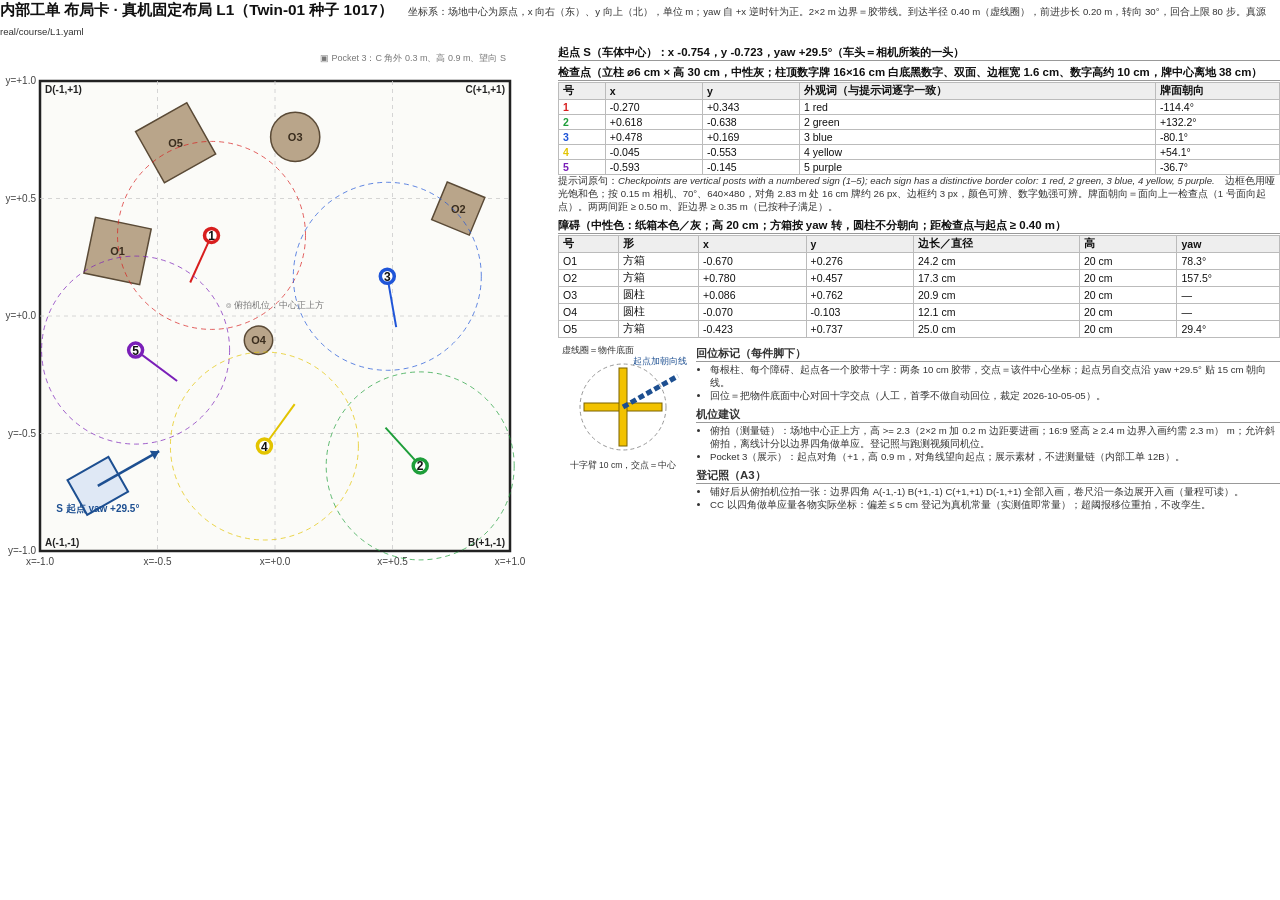
==== real/course/L1-card.html @ 96b6836b "proving-ground 公开快照（单提交，2026-10-20 PDT）：自原仓 physicalaipg/proving-ground-archive 清场提交 af52313cee6cba2" ====
<!doctype html><html lang="zh"><head><meta charset="utf-8"><title>内部工单 L1 布局卡</title>
<style>
@page { size: A4 landscape; margin: 7mm; }
body { font-family: "PingFang SC", "Hiragino Sans GB", "Helvetica Neue", Arial, sans-serif; font-size: 7.9pt; color: #111; margin: 0; }
h1 { font-size: 11.5pt; margin: 0 0 2px 0; }
h2 { font-size: 8.6pt; margin: 4px 0 1px 0; border-bottom: 1px solid #999; }
table { border-collapse: collapse; width: 100%; }
td, th { border: 1px solid #bbb; padding: 1px 4px; text-align: left; white-space: nowrap; }
th { background: #eee; }
.row { display: flex; gap: 8px; }
.left { flex: 0 0 auto; }
.right { flex: 1 1 auto; min-width: 0; }
.small { font-size: 7.2pt; color: #333; }
ul { margin: 2px 0 2px 14px; padding: 0; }
li { margin: 0; }
</style></head><body>
<h1>内部工单 布局卡 · 真机固定布局 L1（Twin-01 种子 1017）　<span class="small" style="font-weight:normal">坐标系：场地中心为原点，x 向右（东）、y 向上（北），单位 m；yaw 自 +x 逆时针为正。2×2 m 边界＝胶带线。到达半径 0.40 m（虚线圈），前进步长 0.20 m，转向 30°，回合上限 80 步。真源 real/course/L1.yaml</span></h1>
<div class="row">
<div class="left"><svg xmlns="http://www.w3.org/2000/svg" viewBox="0 0 550 550" width="550" height="550" font-family="Helvetica, Arial, sans-serif">
<rect x="40" y="40" width="470.0" height="470.0" fill="#fbfbf8" stroke="#222" stroke-width="2.5"/>
<line x1="157.5" y1="40" x2="157.5" y2="510.0" stroke="#ccc" stroke-width="0.8" stroke-dasharray="4 4"/>
<line x1="40" y1="392.5" x2="510.0" y2="392.5" stroke="#ccc" stroke-width="0.8" stroke-dasharray="4 4"/>
<line x1="275.0" y1="40" x2="275.0" y2="510.0" stroke="#ccc" stroke-width="0.8" stroke-dasharray="4 4"/>
<line x1="40" y1="275.0" x2="510.0" y2="275.0" stroke="#ccc" stroke-width="0.8" stroke-dasharray="4 4"/>
<line x1="392.5" y1="40" x2="392.5" y2="510.0" stroke="#ccc" stroke-width="0.8" stroke-dasharray="4 4"/>
<line x1="40" y1="157.5" x2="510.0" y2="157.5" stroke="#ccc" stroke-width="0.8" stroke-dasharray="4 4"/>
<text x="40.0" y="524.0" font-size="10" text-anchor="middle" fill="#444">x=-1.0</text>
<text x="36" y="513.0" font-size="10" text-anchor="end" fill="#444">y=-1.0</text>
<text x="157.5" y="524.0" font-size="10" text-anchor="middle" fill="#444">x=-0.5</text>
<text x="36" y="395.5" font-size="10" text-anchor="end" fill="#444">y=-0.5</text>
<text x="275.0" y="524.0" font-size="10" text-anchor="middle" fill="#444">x=+0.0</text>
<text x="36" y="278.0" font-size="10" text-anchor="end" fill="#444">y=+0.0</text>
<text x="392.5" y="524.0" font-size="10" text-anchor="middle" fill="#444">x=+0.5</text>
<text x="36" y="160.5" font-size="10" text-anchor="end" fill="#444">y=+0.5</text>
<text x="510.0" y="524.0" font-size="10" text-anchor="middle" fill="#444">x=+1.0</text>
<text x="36" y="43.0" font-size="10" text-anchor="end" fill="#444">y=+1.0</text>
<text x="45.0" y="505.0" font-size="10" font-weight="bold" text-anchor="start" fill="#222">A(-1,-1)</text>
<text x="505.0" y="505.0" font-size="10" font-weight="bold" text-anchor="end" fill="#222">B(+1,-1)</text>
<text x="505.0" y="52.0" font-size="10" font-weight="bold" text-anchor="end" fill="#222">C(+1,+1)</text>
<text x="45.0" y="52.0" font-size="10" font-weight="bold" text-anchor="start" fill="#222">D(-1,+1)</text>
<rect x="89.1" y="181.7" width="56.9" height="56.9" fill="#b9a58a" stroke="#5a4a36" stroke-width="1.5" transform="rotate(-78.3 117.5 210.1)"/>
<text x="117.5" y="214.1" font-size="11" font-weight="bold" text-anchor="middle" fill="#3a2d1e">O1</text>
<rect x="438.0" y="147.3" width="40.7" height="40.7" fill="#b9a58a" stroke="#5a4a36" stroke-width="1.5" transform="rotate(-157.5 458.3 167.6)"/>
<text x="458.3" y="171.6" font-size="11" font-weight="bold" text-anchor="middle" fill="#3a2d1e">O2</text>
<circle cx="295.2" cy="95.9" r="24.6" fill="#b9a58a" stroke="#5a4a36" stroke-width="1.5"/>
<text x="295.2" y="99.9" font-size="11" font-weight="bold" text-anchor="middle" fill="#3a2d1e">O3</text>
<circle cx="258.5" cy="299.2" r="14.2" fill="#b9a58a" stroke="#5a4a36" stroke-width="1.5"/>
<text x="258.5" y="303.2" font-size="11" font-weight="bold" text-anchor="middle" fill="#3a2d1e">O4</text>
<rect x="146.2" y="72.4" width="58.8" height="58.8" fill="#b9a58a" stroke="#5a4a36" stroke-width="1.5" transform="rotate(-29.4 175.6 101.8)"/>
<text x="175.6" y="105.8" font-size="11" font-weight="bold" text-anchor="middle" fill="#3a2d1e">O5</text>
<circle cx="211.5" cy="194.4" r="94.0" fill="none" stroke="#d81e1e" stroke-width="1" stroke-dasharray="5 4" opacity="0.7"/>
<line x1="211.5" y1="194.4" x2="190.2" y2="241.5" stroke="#d81e1e" stroke-width="2"/>
<circle cx="211.5" cy="194.4" r="7.0" fill="#fff" stroke="#d81e1e" stroke-width="3.5"/>
<text x="211.5" y="198.9" font-size="12" font-weight="bold" text-anchor="middle" fill="#111">1</text>
<circle cx="420.2" cy="424.9" r="94.0" fill="none" stroke="#1e9e3a" stroke-width="1" stroke-dasharray="5 4" opacity="0.7"/>
<line x1="420.2" y1="424.9" x2="385.5" y2="386.6" stroke="#1e9e3a" stroke-width="2"/>
<circle cx="420.2" cy="424.9" r="7.0" fill="#fff" stroke="#1e9e3a" stroke-width="3.5"/>
<text x="420.2" y="429.4" font-size="12" font-weight="bold" text-anchor="middle" fill="#111">2</text>
<circle cx="387.3" cy="235.3" r="94.0" fill="none" stroke="#1f55d8" stroke-width="1" stroke-dasharray="5 4" opacity="0.7"/>
<line x1="387.3" y1="235.3" x2="396.2" y2="286.2" stroke="#1f55d8" stroke-width="2"/>
<circle cx="387.3" cy="235.3" r="7.0" fill="#fff" stroke="#1f55d8" stroke-width="3.5"/>
<text x="387.3" y="239.8" font-size="12" font-weight="bold" text-anchor="middle" fill="#111">3</text>
<circle cx="264.4" cy="405.0" r="94.0" fill="none" stroke="#e3c400" stroke-width="1" stroke-dasharray="5 4" opacity="0.7"/>
<line x1="264.4" y1="405.0" x2="294.7" y2="363.1" stroke="#e3c400" stroke-width="2"/>
<circle cx="264.4" cy="405.0" r="7.0" fill="#fff" stroke="#e3c400" stroke-width="3.5"/>
<text x="264.4" y="409.5" font-size="12" font-weight="bold" text-anchor="middle" fill="#111">4</text>
<circle cx="135.6" cy="309.1" r="94.0" fill="none" stroke="#7a1fb8" stroke-width="1" stroke-dasharray="5 4" opacity="0.7"/>
<line x1="135.6" y1="309.1" x2="177.1" y2="340.0" stroke="#7a1fb8" stroke-width="2"/>
<circle cx="135.6" cy="309.1" r="7.0" fill="#fff" stroke="#7a1fb8" stroke-width="3.5"/>
<text x="135.6" y="313.6" font-size="12" font-weight="bold" text-anchor="middle" fill="#111">5</text>
<g transform="translate(97.8 444.9) rotate(-29.5)"><rect x="-23.5" y="-20.0" width="47.0" height="40.0" fill="#dfe8f5" stroke="#1d4f91" stroke-width="2"/><line x1="0" y1="0" x2="70.5" y2="0" stroke="#1d4f91" stroke-width="2.5"/><polygon points="70.5,0 62.5,-5 62.5,5" fill="#1d4f91"/></g>
<text x="97.8" y="470.9" font-size="10" font-weight="bold" text-anchor="middle" fill="#1d4f91">S 起点 yaw +29.5°</text>
<text x="275.0" y="267.0" font-size="9" text-anchor="middle" fill="#777">⌾ 俯拍机位：中心正上方</text>
<text x="506.0" y="20.0" font-size="9" text-anchor="end" fill="#777">▣ Pocket 3：C 角外 0.3 m、高 0.9 m、望向 S</text>
</svg></div>
<div class="right">
<h2>起点 S（车体中心）：x -0.754，y -0.723，yaw +29.5°（车头＝相机所装的一头）</h2>
<h2>检查点（立柱 ⌀6 cm × 高 30 cm，中性灰；柱顶数字牌 16×16 cm 白底黑数字、双面、边框宽 1.6 cm、数字高约 10 cm，牌中心离地 38 cm）</h2>
<table><tr><th>号</th><th>x</th><th>y</th><th>外观词（与提示词逐字一致）</th><th>牌面朝向</th></tr><tr><td><b style="color:#d81e1e">1</b></td><td>-0.270</td><td>+0.343</td><td>1 red</td><td>-114.4°</td></tr><tr><td><b style="color:#1e9e3a">2</b></td><td>+0.618</td><td>-0.638</td><td>2 green</td><td>+132.2°</td></tr><tr><td><b style="color:#1f55d8">3</b></td><td>+0.478</td><td>+0.169</td><td>3 blue</td><td>-80.1°</td></tr><tr><td><b style="color:#e3c400">4</b></td><td>-0.045</td><td>-0.553</td><td>4 yellow</td><td>+54.1°</td></tr><tr><td><b style="color:#7a1fb8">5</b></td><td>-0.593</td><td>-0.145</td><td>5 purple</td><td>-36.7°</td></tr></table>
<div class="small">提示词原句：<i>Checkpoints are vertical posts with a numbered sign (1–5); each sign has a distinctive border color: 1 red, 2 green, 3 blue, 4 yellow, 5 purple.</i>　边框色用哑光饱和色；按 0.15 m 相机、70°、640×480，对角 2.83 m 处 16 cm 牌约 26 px、边框约 3 px，颜色可辨、数字勉强可辨。牌面朝向＝面向上一检查点（1 号面向起点）。两两间距 ≥ 0.50 m、距边界 ≥ 0.35 m（已按种子满足）。</div>
<h2>障碍（中性色：纸箱本色／灰；高 20 cm；方箱按 yaw 转，圆柱不分朝向；距检查点与起点 ≥ 0.40 m）</h2>
<table><tr><th>号</th><th>形</th><th>x</th><th>y</th><th>边长／直径</th><th>高</th><th>yaw</th></tr><tr><td>O1</td><td>方箱</td><td>-0.670</td><td>+0.276</td><td>24.2 cm</td><td>20 cm</td><td>78.3°</td></tr><tr><td>O2</td><td>方箱</td><td>+0.780</td><td>+0.457</td><td>17.3 cm</td><td>20 cm</td><td>157.5°</td></tr><tr><td>O3</td><td>圆柱</td><td>+0.086</td><td>+0.762</td><td>20.9 cm</td><td>20 cm</td><td>—</td></tr><tr><td>O4</td><td>圆柱</td><td>-0.070</td><td>-0.103</td><td>12.1 cm</td><td>20 cm</td><td>—</td></tr><tr><td>O5</td><td>方箱</td><td>-0.423</td><td>+0.737</td><td>25.0 cm</td><td>20 cm</td><td>29.4°</td></tr></table>
<div class="row" style="margin-top:4px">
<div style="flex:0 0 auto"><svg xmlns="http://www.w3.org/2000/svg" viewBox="0 0 130 130" width="130" height="130" font-family="Helvetica, Arial, sans-serif"><circle cx="65.0" cy="65.0" r="43" fill="none" stroke="#999" stroke-dasharray="4 3"/><rect x="26" y="61.0" width="78" height="8" fill="#f2c200" stroke="#7a6300"/><rect x="61.0" y="26" width="8" height="78" fill="#f2c200" stroke="#7a6300"/><line x1="65.0" y1="65.0" x2="120" y2="34" stroke="#1d4f91" stroke-width="5" stroke-dasharray="6 3"/><text x="65" y="126" font-size="8.5" text-anchor="middle" fill="#333">十字臂 10 cm，交点＝中心</text><text x="75" y="22" font-size="8.5" fill="#1d4f91">起点加朝向线</text><text x="4" y="11" font-size="8.5" fill="#333">虚线圈＝物件底面</text></svg></div>
<div class="small" style="flex:1 1 auto">
<h2>回位标记（每件脚下）</h2>
<ul><li>每根柱、每个障碍、起点各一个胶带十字：两条 10 cm 胶带，交点＝该件中心坐标；起点另自交点沿 yaw +29.5° 贴 15 cm 朝向线。</li>
<li>回位＝把物件底面中心对回十字交点（人工，首季不做自动回位，裁定 2026-10-05-05）。</li></ul>
<h2>机位建议</h2>
<ul><li>俯拍（测量链）：场地中心正上方，高 &gt;= 2.3（2×2 m 加 0.2 m 边距要进画；16:9 竖高 ≥ 2.4 m 边界入画约需 2.3 m） m；允许斜俯拍，离线计分以边界四角做单应。登记照与跑测视频同机位。</li>
<li>Pocket 3（展示）：起点对角（+1，高 0.9 m，对角线望向起点；展示素材，不进测量链（内部工单 12B）。</li></ul>
<h2>登记照（A3）</h2>
<ul><li>铺好后从俯拍机位拍一张：边界四角 A(-1,-1) B(+1,-1) C(+1,+1) D(-1,+1) 全部入画，卷尺沿一条边展开入画（量程可读）。</li>
<li>CC 以四角做单应量各物实际坐标：偏差 ≤ 5 cm 登记为真机常量（实测值即常量）；超阈报移位重拍，不改孪生。</li></ul>
</div></div>
</div></div>
</body></html>
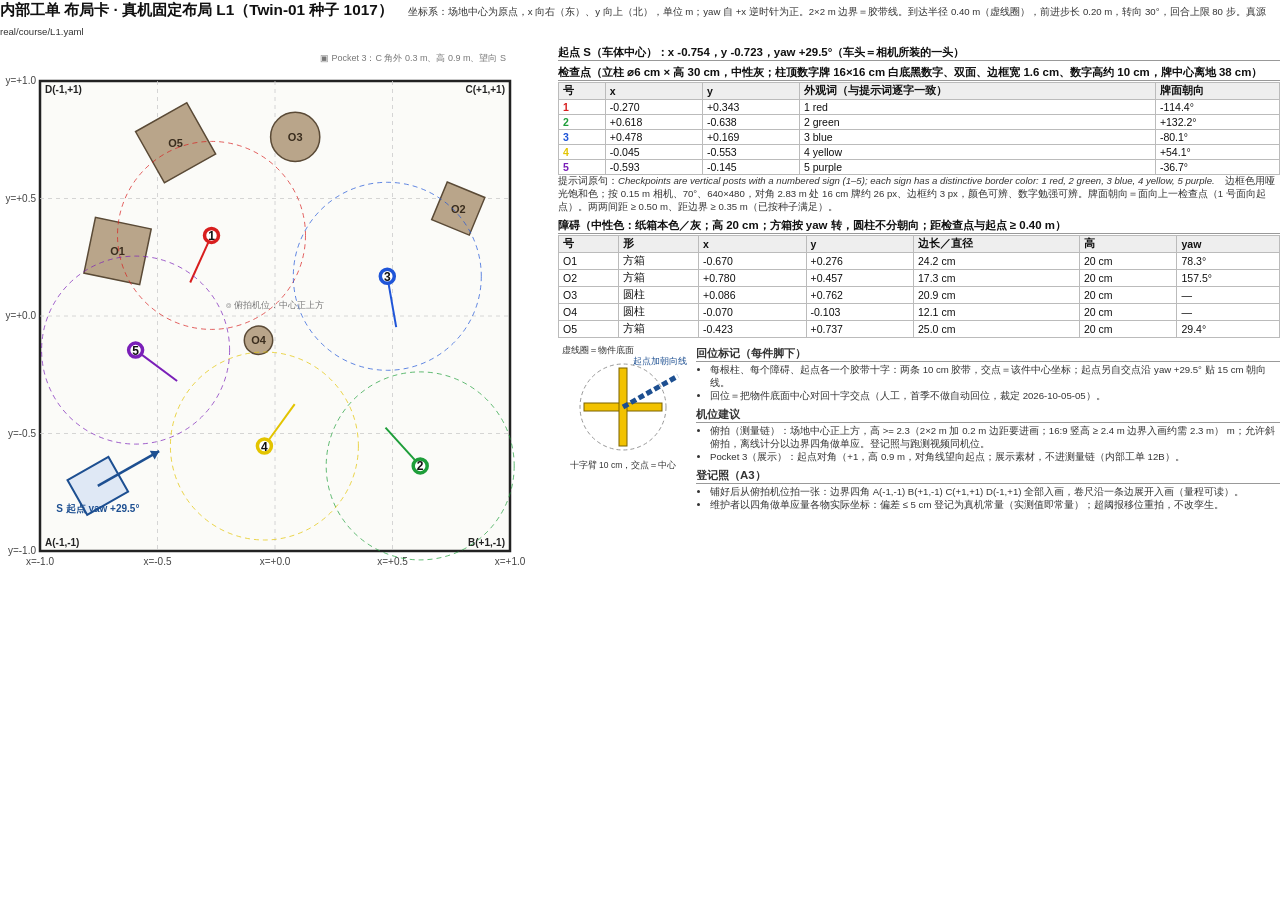
==== commit e2764b9c: "docs: neutralize internal terminology" ====
--- a/real/course/L1-card.html
+++ b/real/course/L1-card.html
@@ -91,7 +91,7 @@
 <li>Pocket 3（展示）：起点对角（+1，高 0.9 m，对角线望向起点；展示素材，不进测量链（内部工单 12B）。</li></ul>
 <h2>登记照（A3）</h2>
 <ul><li>铺好后从俯拍机位拍一张：边界四角 A(-1,-1) B(+1,-1) C(+1,+1) D(-1,+1) 全部入画，卷尺沿一条边展开入画（量程可读）。</li>
-<li>CC 以四角做单应量各物实际坐标：偏差 ≤ 5 cm 登记为真机常量（实测值即常量）；超阈报移位重拍，不改孪生。</li></ul>
+<li>维护者以四角做单应量各物实际坐标：偏差 ≤ 5 cm 登记为真机常量（实测值即常量）；超阈报移位重拍，不改孪生。</li></ul>
 </div></div>
 </div></div>
 </body></html>
